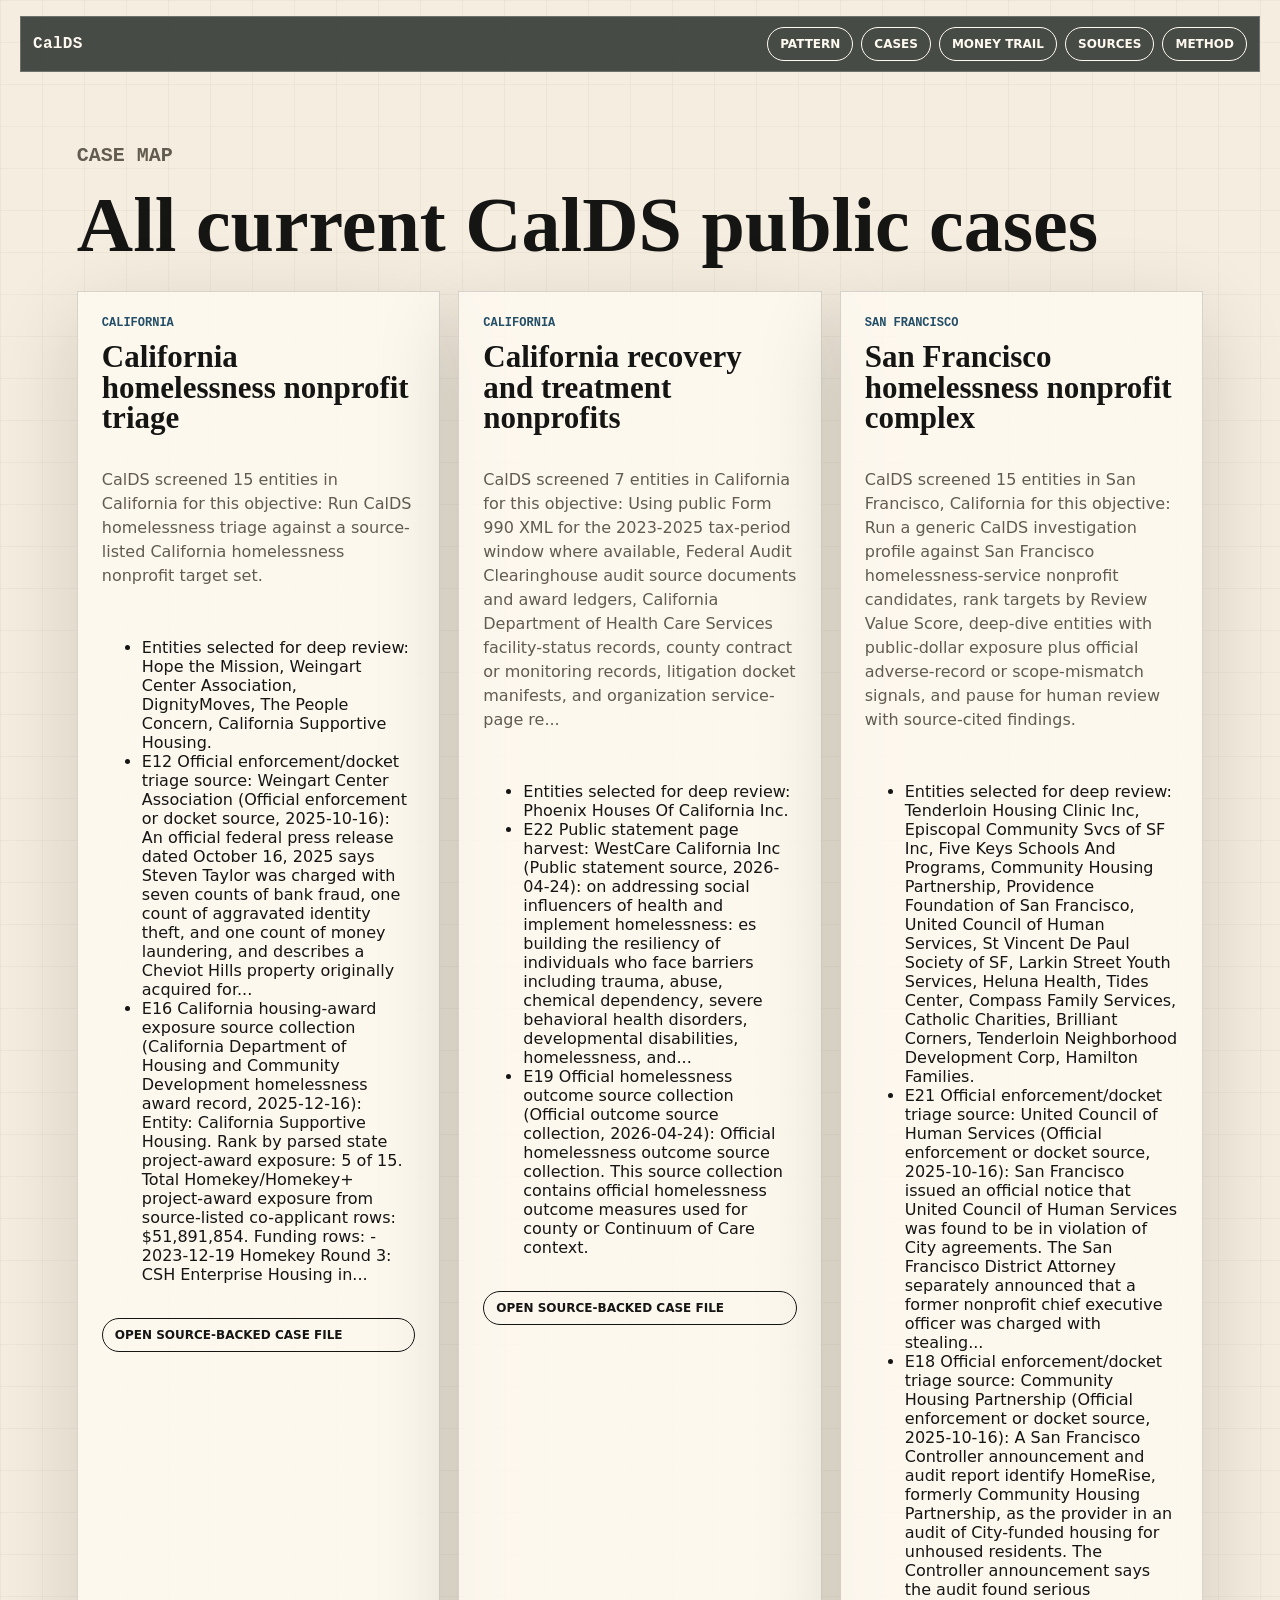
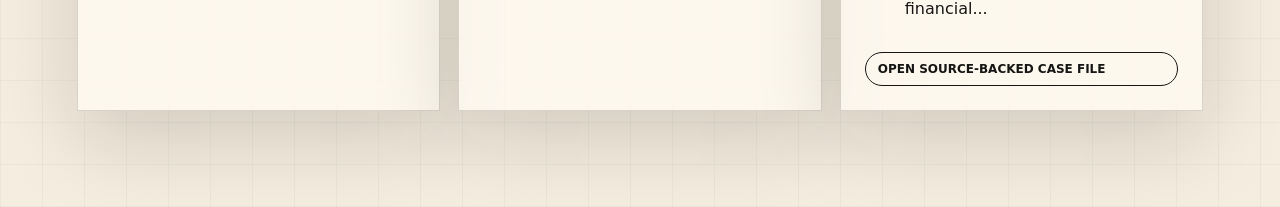
==== cases/index.html @ cc49d990 "Build combined editorial case viewer" ====
<!doctype html>
<html lang="en">
<head>
  <meta charset="utf-8">
  <meta name="viewport" content="width=device-width, initial-scale=1">
  <title>Cases | CalDS</title>
  <link rel="stylesheet" href="../styles.css">
</head>
<body>
  <nav class="top-nav" aria-label="Primary navigation">
    <a class="brand" href="../">CalDS</a>
    <div class="nav-links">
      <a href="../#pattern">Pattern</a>
      <a href="../cases/">Cases</a>
      <a href="../#money">Money trail</a>
      <a href="../#sources">Sources</a>
      <a href="../method/">Method</a>
    </div>
  </nav>
  <main class="story-section" style="padding-top: 140px">
    <p class="section-kicker">Case map</p><h1>All current CalDS public cases</h1><div class="case-accordion">
            <article class="case-panel">
              <div class="case-panel__header"><p>California</p><h3>California homelessness nonprofit triage</h3></div>
              <p class="case-summary">CalDS screened 15 entities in California for this objective: Run CalDS homelessness triage against a source-listed California homelessness nonprofit target set.</p>
              <ul><li>Entities selected for deep review: Hope the Mission, Weingart Center Association, DignityMoves, The People Concern, California Supportive Housing.</li><li>E12 Official enforcement/docket triage source: Weingart Center Association (Official enforcement or docket source, 2025-10-16): An official federal press release dated October 16, 2025 says Steven Taylor was charged with seven counts of bank fraud, one count of aggravated identity theft, and one count of money laundering, and describes a Cheviot Hills property originally acquired for...</li><li>E16 California housing-award exposure source collection (California Department of Housing and Community Development homelessness award record, 2025-12-16): Entity: California Supportive Housing. Rank by parsed state project-award exposure: 5 of 15. Total Homekey/Homekey+ project-award exposure from source-listed co-applicant rows: $51,891,854. Funding rows: - 2023-12-19 Homekey Round 3: CSH Enterprise Housing in...</li></ul>
              <a class="case-link" href="live_ca_homelessness_top15_2026_04_29/">Open source-backed case file</a>
            </article>

            <article class="case-panel">
              <div class="case-panel__header"><p>California</p><h3>California recovery and treatment nonprofits</h3></div>
              <p class="case-summary">CalDS screened 7 entities in California for this objective: Using public Form 990 XML for the 2023-2025 tax-period window where available, Federal Audit Clearinghouse audit source documents and award ledgers, California Department of Health Care Services facility-status records, county contract or monitoring records, litigation docket manifests, and organization service-page re...</p>
              <ul><li>Entities selected for deep review: Phoenix Houses Of California Inc.</li><li>E22 Public statement page harvest: WestCare California Inc (Public statement source, 2026-04-24): on addressing social influencers of health and implement homelessness: es building the resiliency of individuals who face barriers including trauma, abuse, chemical dependency, severe behavioral health disorders, developmental disabilities, homelessness, and...</li><li>E19 Official homelessness outcome source collection (Official outcome source collection, 2026-04-24): Official homelessness outcome source collection. This source collection contains official homelessness outcome measures used for county or Continuum of Care context.</li></ul>
              <a class="case-link" href="live_ca_recovery_ngos_2026_04_24/">Open source-backed case file</a>
            </article>

            <article class="case-panel">
              <div class="case-panel__header"><p>San Francisco</p><h3>San Francisco homelessness nonprofit complex</h3></div>
              <p class="case-summary">CalDS screened 15 entities in San Francisco, California for this objective: Run a generic CalDS investigation profile against San Francisco homelessness-service nonprofit candidates, rank targets by Review Value Score, deep-dive entities with public-dollar exposure plus official adverse-record or scope-mismatch signals, and pause for human review with source-cited findings.</p>
              <ul><li>Entities selected for deep review: Tenderloin Housing Clinic Inc, Episcopal Community Svcs of SF Inc, Five Keys Schools And Programs, Community Housing Partnership, Providence Foundation of San Francisco, United Council of Human Services, St Vincent De Paul Society of SF, Larkin Street Youth Services, Heluna Health, Tides Center, Compass Family Services, Catholic Charities, Brilliant Corners, Tenderloin Neighborhood Development Corp, Hamilton Families.</li><li>E21 Official enforcement/docket triage source: United Council of Human Services (Official enforcement or docket source, 2025-10-16): San Francisco issued an official notice that United Council of Human Services was found to be in violation of City agreements. The San Francisco District Attorney separately announced that a former nonprofit chief executive officer was charged with stealing...</li><li>E18 Official enforcement/docket triage source: Community Housing Partnership (Official enforcement or docket source, 2025-10-16): A San Francisco Controller announcement and audit report identify HomeRise, formerly Community Housing Partnership, as the provider in an audit of City-funded housing for unhoused residents. The Controller announcement says the audit found serious financial...</li></ul>
              <a class="case-link" href="live_ca_sf_homelessness_complex/">Open source-backed case file</a>
            </article>
            </div>
  </main>
</body>
</html>
---- styles.css ----
:root {
  color-scheme: light;
  --paper: #f5eddf;
  --paper-2: #fffaf2;
  --ink: #151514;
  --muted: #615b50;
  --soft: #e4d4ba;
  --line: rgba(21, 21, 20, .16);
  --charcoal: #111816;
  --green: #203a32;
  --blue: #234e68;
  --red: #9a302a;
  --gold: #d7a12b;
  --shadow: 0 28px 80px rgba(21, 21, 20, .16);
}
* { box-sizing: border-box; }
html { scroll-behavior: smooth; }
body {
  margin: 0;
  width: 100%;
  max-width: 100%;
  overflow-x: hidden;
  color: var(--ink);
  background:
    linear-gradient(90deg, rgba(21,21,20,.035) 1px, transparent 1px) 0 0 / 42px 42px,
    linear-gradient(180deg, rgba(21,21,20,.03) 1px, transparent 1px) 0 0 / 42px 42px,
    var(--paper);
  font-family: Outfit, system-ui, -apple-system, BlinkMacSystemFont, "Segoe UI", sans-serif;
}
a { color: inherit; }
.skip-link {
  position: fixed;
  left: 16px;
  top: -80px;
  z-index: 50;
  background: var(--gold);
  color: #111;
  padding: 10px 14px;
}
.skip-link:focus { top: 16px; }
.top-nav {
  position: fixed;
  inset: 16px 20px auto;
  z-index: 20;
  display: flex;
  justify-content: space-between;
  gap: 16px;
  align-items: center;
  padding: 10px 12px;
  border: 1px solid rgba(255,255,255,.22);
  background: rgba(17,24,22,.76);
  color: #fffaf0;
  backdrop-filter: blur(20px);
}
.brand {
  font-family: "IBM Plex Mono", monospace;
  font-weight: 700;
  letter-spacing: .02em;
  text-decoration: none;
}
.nav-links {
  display: flex;
  gap: 8px;
  flex-wrap: wrap;
  justify-content: flex-end;
}
.nav-links a,
.hero-actions a,
.case-link,
.source-jump {
  border: 1px solid currentColor;
  border-radius: 999px;
  padding: 9px 12px;
  text-decoration: none;
  font-size: 12px;
  font-weight: 700;
  text-transform: uppercase;
  background: transparent;
  cursor: pointer;
}
.hero {
  min-height: 96vh;
  display: grid;
  align-items: end;
  padding: 140px 6vw 56px;
  color: #fffaf0;
  background:
    radial-gradient(circle at 50% 10%, rgba(215,161,43,.24), transparent 30%),
    linear-gradient(110deg, rgba(17,24,22,.98), rgba(28,58,50,.94)),
    repeating-linear-gradient(135deg, rgba(255,255,255,.04) 0 1px, transparent 1px 18px);
  border-bottom: 8px solid var(--red);
}
.hero__inner { max-width: 1180px; }
.eyebrow,
.section-kicker {
  margin: 0 0 16px;
  color: var(--gold);
  font-family: "IBM Plex Mono", monospace;
  font-size: 12px;
  font-weight: 700;
  text-transform: uppercase;
}
h1, h2, h3 {
  margin: 0;
  font-family: Fraunces, Georgia, serif;
  letter-spacing: 0;
  line-height: .98;
}
h1 {
  max-width: 1120px;
  font-size: 78px;
}
h1 span {
  display: block;
}
h2 {
  max-width: 920px;
  font-size: 52px;
}
h3 { font-size: 31px; }
.hero-copy {
  max-width: 830px;
  font-size: 24px;
  line-height: 1.35;
}
.hero-actions {
  display: flex;
  gap: 10px;
  flex-wrap: wrap;
  margin: 28px 0 48px;
}
.hero-actions a:first-child { background: #fffaf0; color: #111816; }
.hero-ledger {
  display: grid;
  grid-template-columns: repeat(4, minmax(0, 1fr));
  gap: 0;
  max-width: 1060px;
  border: 1px solid rgba(255,255,255,.2);
}
.hero-ledger div {
  min-height: 122px;
  padding: 18px;
  border-right: 1px solid rgba(255,255,255,.2);
  background: rgba(255,255,255,.06);
}
.hero-ledger div:last-child { border-right: 0; }
.hero-ledger span {
  display: block;
  font-size: 36px;
  font-weight: 800;
}
.hero-ledger p { margin: 8px 0 0; color: rgba(255,250,240,.78); }
.story-section {
  padding: 96px 6vw;
  max-width: 1480px;
  margin: 0 auto;
}
.split {
  display: grid;
  grid-template-columns: minmax(0, 1.05fr) minmax(320px, .95fr);
  gap: 48px;
  align-items: start;
}
.split p,
.story-section > p {
  max-width: 860px;
  color: var(--muted);
  font-size: 20px;
  line-height: 1.55;
}
.pattern-grid,
.method-grid {
  display: grid;
  grid-template-columns: repeat(2, minmax(0, 1fr));
  grid-auto-flow: dense;
  border: 1px solid var(--line);
}
.pattern-grid article,
.method-grid article,
.definition-card,
.money-card,
.case-panel {
  background: rgba(255,250,242,.82);
  border: 1px solid var(--line);
  box-shadow: var(--shadow);
}
.pattern-grid article,
.method-grid article {
  min-height: 180px;
  padding: 22px;
  box-shadow: none;
  border-width: 0 1px 1px 0;
}
.pattern-grid strong,
.method-grid strong {
  display: block;
  margin-bottom: 12px;
  color: var(--red);
  font-size: 18px;
}
.case-accordion {
  display: grid;
  grid-template-columns: repeat(3, minmax(0, 1fr));
  gap: 18px;
  margin-top: 28px;
}
.case-panel {
  min-width: 0;
  padding: 24px;
  display: flex;
  flex-direction: column;
  gap: 18px;
}
.case-panel__header p,
.evidence-card__type {
  margin: 0 0 12px;
  color: var(--blue);
  font-family: "IBM Plex Mono", monospace;
  font-size: 12px;
  font-weight: 700;
  text-transform: uppercase;
}
.case-summary { color: var(--muted); line-height: 1.5; }
.case-stats {
  display: grid;
  grid-template-columns: repeat(2, minmax(0, 1fr));
  gap: 8px;
}
.case-stats span {
  min-height: 74px;
  padding: 10px;
  border: 1px solid var(--line);
  background: #f0e4cf;
}
.case-stats strong { display: block; font-size: 26px; }
.case-detail {
  border-top: 1px solid var(--line);
  padding-top: 12px;
}
.case-detail summary,
.entity-card summary,
.gate-detail summary {
  cursor: pointer;
  font-weight: 800;
}
.case-detail li,
.entity-card li {
  margin: 9px 0;
  color: var(--muted);
  line-height: 1.45;
}
.pinned-section {
  display: grid;
  grid-template-columns: 360px minmax(0, 1fr);
  gap: 40px;
}
.pin-copy {
  position: sticky;
  top: 110px;
  align-self: start;
}
select,
.source-search {
  width: 100%;
  margin-top: 10px;
  padding: 12px;
  border: 1px solid var(--line);
  background: #fffaf2;
  font: inherit;
}
.money-grid {
  display: grid;
  grid-template-columns: repeat(3, minmax(0, 1fr));
  grid-auto-flow: dense;
  gap: 14px;
}
.money-card {
  min-height: 178px;
  padding: 18px;
}
.money-card strong {
  display: block;
  font-size: 34px;
  color: var(--red);
}
.money-card span {
  font-family: "IBM Plex Mono", monospace;
  font-size: 12px;
}
.money-card p { color: var(--muted); line-height: 1.4; }
.entity-grid {
  display: grid;
  grid-template-columns: repeat(2, minmax(0, 1fr));
  gap: 14px;
  margin-top: 28px;
}
.entity-card {
  border: 1px solid var(--line);
  background: #fffaf2;
}
.entity-card summary {
  display: flex;
  justify-content: space-between;
  gap: 12px;
  padding: 18px;
}
.entity-card summary span { font-size: 19px; font-weight: 800; }
.entity-card small { color: var(--muted); }
.entity-card__body { padding: 0 18px 18px; }
.dark-section {
  max-width: none;
  color: #fffaf0;
  background: var(--charcoal);
}
.dark-section h2,
.dark-section .section-kicker {
  max-width: 1320px;
  margin-left: auto;
  margin-right: auto;
}
.evidence-stack {
  max-width: 1320px;
  margin: 30px auto 0;
  display: grid;
  gap: 16px;
}
.evidence-card {
  position: sticky;
  top: 90px;
  padding: 26px;
  border: 1px solid rgba(255,250,240,.22);
  background: linear-gradient(135deg, rgba(255,250,240,.12), rgba(255,250,240,.05));
}
.evidence-card h3 {
  max-width: 980px;
  font-size: 34px;
}
.evidence-card p { max-width: 980px; color: rgba(255,250,240,.78); }
.evidence-card__refs {
  display: flex;
  gap: 10px;
  flex-wrap: wrap;
  margin-top: 16px;
}
.evidence-card__refs span {
  padding: 8px 10px;
  border: 1px solid rgba(255,250,240,.24);
  font-family: "IBM Plex Mono", monospace;
  font-size: 12px;
}
.definition-card {
  padding: 28px;
  border-left: 8px solid var(--red);
}
.source-table-wrap {
  margin-top: 18px;
  overflow-x: auto;
  border: 1px solid var(--line);
  background: #fffaf2;
}
.source-table {
  width: 100%;
  border-collapse: collapse;
  min-width: 860px;
}
.source-table th,
.source-table td {
  padding: 12px;
  border-bottom: 1px solid var(--line);
  text-align: left;
  vertical-align: top;
}
.source-table th {
  font-family: "IBM Plex Mono", monospace;
  font-size: 12px;
  text-transform: uppercase;
}
.gate-detail {
  margin-top: 28px;
  padding: 18px;
  border: 1px solid var(--line);
  background: #fffaf2;
}
.site-footer {
  display: flex;
  justify-content: space-between;
  gap: 20px;
  padding: 32px 6vw;
  color: #fffaf0;
  background: var(--charcoal);
}
.reveal {
  opacity: 0;
  transform: translateY(24px);
  transition: opacity .7s ease, transform .7s ease;
}
.reveal.in-view {
  opacity: 1;
  transform: translateY(0);
}
:focus-visible {
  outline: 3px solid var(--gold);
  outline-offset: 3px;
}
@media (prefers-reduced-motion: reduce) {
  html { scroll-behavior: auto; }
  *, *::before, *::after {
    animation-duration: .001ms !important;
    animation-iteration-count: 1 !important;
    transition-duration: .001ms !important;
  }
  .reveal {
    opacity: 1;
    transform: none;
  }
}
@media (max-width: 1024px) {
  h1 { font-size: 58px; }
  h2 { font-size: 42px; }
  .hero-ledger,
  .case-accordion,
  .pinned-section,
  .split {
    grid-template-columns: 1fr;
  }
  .pin-copy { position: static; }
  .money-grid { grid-template-columns: repeat(2, minmax(0, 1fr)); }
}
@media (max-width: 680px) {
  html,
  body {
    width: 100%;
    max-width: 100%;
    overflow-x: hidden;
  }
  body * { max-width: 100%; }
  .top-nav {
    position: static;
    margin: 0;
    border-radius: 0;
    flex-direction: column;
    align-items: stretch;
  }
  .nav-links {
    display: grid;
    grid-template-columns: 1fr;
    width: 100%;
  }
  .nav-links a { text-align: center; }
  .hero {
    min-height: auto;
    padding: 56px 18px 38px;
  }
  .hero__inner {
    width: 100%;
    min-width: 0;
  }
  h1 {
    width: 100%;
    max-width: 270px;
    font-size: 32px;
    line-height: 1;
    overflow-wrap: break-word;
  }
  h2 { font-size: 34px; }
  h3 { font-size: 26px; }
  .hero-copy,
  .split p,
  .story-section > p {
    font-size: 18px;
    width: 100%;
    max-width: 270px;
    overflow-wrap: break-word;
  }
  .hero-actions,
  .site-footer {
    flex-direction: column;
  }
  .hero-actions a,
  .case-link {
    text-align: center;
  }
  .hero-ledger,
  .pattern-grid,
  .method-grid,
  .money-grid,
  .entity-grid {
    grid-template-columns: 1fr;
    width: 100%;
  }
  .story-section { padding: 64px 18px; }
  .case-stats { grid-template-columns: 1fr; }
  .evidence-card { position: relative; top: auto; }
  .evidence-card h3 { font-size: 25px; }
}
@media (max-width: 360px) {
  h1 { font-size: 28px; }
  .nav-links a,
  .hero-actions a,
  .case-link {
    font-size: 12px;
  }
  .hero-copy,
  .split p,
  .story-section > p {
    font-size: 16px;
  }
}
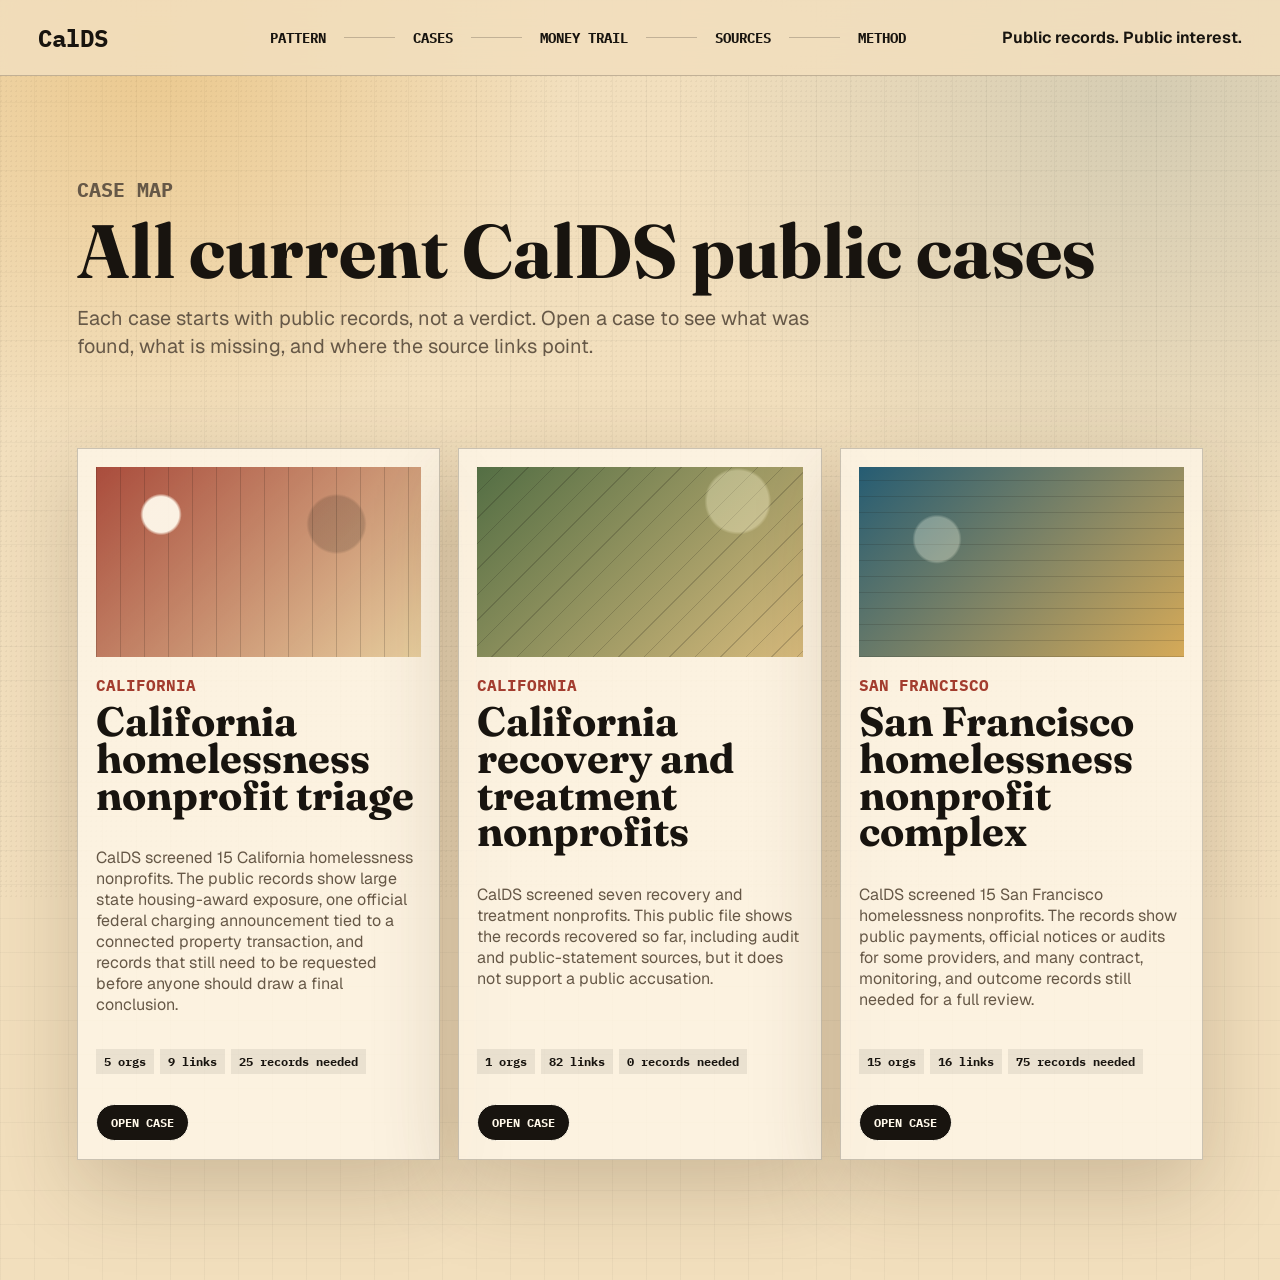
==== commit 295e318a: "Rebuild public case website" ====
--- a/cases/index.html
+++ b/cases/index.html
@@ -4,42 +4,60 @@
   <meta charset="utf-8">
   <meta name="viewport" content="width=device-width, initial-scale=1">
   <title>Cases | CalDS</title>
+  <link rel="preconnect" href="https://fonts.googleapis.com">
+  <link rel="preconnect" href="https://fonts.gstatic.com" crossorigin>
+  <link href="https://fonts.googleapis.com/css2?family=Fraunces:opsz,wght@9..144,600;9..144,800;9..144,900&family=Geist:wght@400;520;650;760;900&family=IBM+Plex+Mono:wght@400;500;600;700&display=swap" rel="stylesheet">
   <link rel="stylesheet" href="../styles.css">
 </head>
-<body>
-  <nav class="top-nav" aria-label="Primary navigation">
-    <a class="brand" href="../">CalDS</a>
-    <div class="nav-links">
-      <a href="../#pattern">Pattern</a>
+<body class="route-page">
+
+  <a class="skip-link" href="#main">Skip to story</a>
+  <nav class="record-rail" aria-label="Primary navigation">
+    <a class="brand" href="../index.html">CalDS</a>
+    <div class="rail-links">
+      <a href="../index.html#pattern">Pattern</a>
       <a href="../cases/">Cases</a>
-      <a href="../#money">Money trail</a>
-      <a href="../#sources">Sources</a>
+      <a href="../index.html#money">Money trail</a>
+      <a href="../sources/">Sources</a>
       <a href="../method/">Method</a>
     </div>
+    <p>Public records. Public interest.</p>
   </nav>
-  <main class="story-section" style="padding-top: 140px">
-    <p class="section-kicker">Case map</p><h1>All current CalDS public cases</h1><div class="case-accordion">
-            <article class="case-panel">
+
+  <main id="main" class="story-route">
+
+    <section class="route-hero">
+      <p class="type-stamp">Case map</p>
+      <h1>All current CalDS public cases</h1>
+      <p>Each case starts with public records, not a verdict. Open a case to see what was found, what is missing, and where the source links point.</p>
+    </section>
+    <div class="case-accordion">
+            <article class="case-panel" style="--case-color:#9f3d2f">
+              <div class="case-panel__mark tone-civic" aria-hidden="true"></div>
               <div class="case-panel__header"><p>California</p><h3>California homelessness nonprofit triage</h3></div>
-              <p class="case-summary">CalDS screened 15 entities in California for this objective: Run CalDS homelessness triage against a source-listed California homelessness nonprofit target set.</p>
-              <ul><li>Entities selected for deep review: Hope the Mission, Weingart Center Association, DignityMoves, The People Concern, California Supportive Housing.</li><li>E12 Official enforcement/docket triage source: Weingart Center Association (Official enforcement or docket source, 2025-10-16): An official federal press release dated October 16, 2025 says Steven Taylor was charged with seven counts of bank fraud, one count of aggravated identity theft, and one count of money laundering, and describes a Cheviot Hills property originally acquired for...</li><li>E16 California housing-award exposure source collection (California Department of Housing and Community Development homelessness award record, 2025-12-16): Entity: California Supportive Housing. Rank by parsed state project-award exposure: 5 of 15. Total Homekey/Homekey+ project-award exposure from source-listed co-applicant rows: $51,891,854. Funding rows: - 2023-12-19 Homekey Round 3: CSH Enterprise Housing in...</li></ul>
-              <a class="case-link" href="live_ca_homelessness_top15_2026_04_29/">Open source-backed case file</a>
+              <p class="case-summary">CalDS screened 15 California homelessness nonprofits. The public records show large state housing-award exposure, one official federal charging announcement tied to a connected property transaction, and records that still need to be requested before anyone should draw a final conclusion.</p>
+              <div class="case-panel__facts"><span>5 orgs</span><span>9 links</span><span>25 records needed</span></div>
+              <a class="case-link" href="live_ca_homelessness_top15_2026_04_29/">Open case</a>
             </article>
 
-            <article class="case-panel">
+            <article class="case-panel" style="--case-color:#4e6f42">
+              <div class="case-panel__mark tone-field" aria-hidden="true"></div>
               <div class="case-panel__header"><p>California</p><h3>California recovery and treatment nonprofits</h3></div>
-              <p class="case-summary">CalDS screened 7 entities in California for this objective: Using public Form 990 XML for the 2023-2025 tax-period window where available, Federal Audit Clearinghouse audit source documents and award ledgers, California Department of Health Care Services facility-status records, county contract or monitoring records, litigation docket manifests, and organization service-page re...</p>
-              <ul><li>Entities selected for deep review: Phoenix Houses Of California Inc.</li><li>E22 Public statement page harvest: WestCare California Inc (Public statement source, 2026-04-24): on addressing social influencers of health and implement homelessness: es building the resiliency of individuals who face barriers including trauma, abuse, chemical dependency, severe behavioral health disorders, developmental disabilities, homelessness, and...</li><li>E19 Official homelessness outcome source collection (Official outcome source collection, 2026-04-24): Official homelessness outcome source collection. This source collection contains official homelessness outcome measures used for county or Continuum of Care context.</li></ul>
-              <a class="case-link" href="live_ca_recovery_ngos_2026_04_24/">Open source-backed case file</a>
+              <p class="case-summary">CalDS screened seven recovery and treatment nonprofits. This public file shows the records recovered so far, including audit and public-statement sources, but it does not support a public accusation.</p>
+              <div class="case-panel__facts"><span>1 orgs</span><span>82 links</span><span>0 records needed</span></div>
+              <a class="case-link" href="live_ca_recovery_ngos_2026_04_24/">Open case</a>
             </article>
 
-            <article class="case-panel">
+            <article class="case-panel" style="--case-color:#245b72">
+              <div class="case-panel__mark tone-bay" aria-hidden="true"></div>
               <div class="case-panel__header"><p>San Francisco</p><h3>San Francisco homelessness nonprofit complex</h3></div>
-              <p class="case-summary">CalDS screened 15 entities in San Francisco, California for this objective: Run a generic CalDS investigation profile against San Francisco homelessness-service nonprofit candidates, rank targets by Review Value Score, deep-dive entities with public-dollar exposure plus official adverse-record or scope-mismatch signals, and pause for human review with source-cited findings.</p>
-              <ul><li>Entities selected for deep review: Tenderloin Housing Clinic Inc, Episcopal Community Svcs of SF Inc, Five Keys Schools And Programs, Community Housing Partnership, Providence Foundation of San Francisco, United Council of Human Services, St Vincent De Paul Society of SF, Larkin Street Youth Services, Heluna Health, Tides Center, Compass Family Services, Catholic Charities, Brilliant Corners, Tenderloin Neighborhood Development Corp, Hamilton Families.</li><li>E21 Official enforcement/docket triage source: United Council of Human Services (Official enforcement or docket source, 2025-10-16): San Francisco issued an official notice that United Council of Human Services was found to be in violation of City agreements. The San Francisco District Attorney separately announced that a former nonprofit chief executive officer was charged with stealing...</li><li>E18 Official enforcement/docket triage source: Community Housing Partnership (Official enforcement or docket source, 2025-10-16): A San Francisco Controller announcement and audit report identify HomeRise, formerly Community Housing Partnership, as the provider in an audit of City-funded housing for unhoused residents. The Controller announcement says the audit found serious financial...</li></ul>
-              <a class="case-link" href="live_ca_sf_homelessness_complex/">Open source-backed case file</a>
+              <p class="case-summary">CalDS screened 15 San Francisco homelessness nonprofits. The records show public payments, official notices or audits for some providers, and many contract, monitoring, and outcome records still needed for a full review.</p>
+              <div class="case-panel__facts"><span>15 orgs</span><span>16 links</span><span>75 records needed</span></div>
+              <a class="case-link" href="live_ca_sf_homelessness_complex/">Open case</a>
             </article>
             </div>
+
   </main>
+  <script src="../app.js"></script>
 </body>
 </html>
--- a/styles.css
+++ b/styles.css
@@ -1,20 +1,27 @@
 :root {
   color-scheme: light;
-  --paper: #f5eddf;
-  --paper-2: #fffaf2;
-  --ink: #151514;
-  --muted: #615b50;
-  --soft: #e4d4ba;
-  --line: rgba(21, 21, 20, .16);
-  --charcoal: #111816;
-  --green: #203a32;
-  --blue: #234e68;
-  --red: #9a302a;
-  --gold: #d7a12b;
-  --shadow: 0 28px 80px rgba(21, 21, 20, .16);
-}
-* { box-sizing: border-box; }
-html { scroll-behavior: smooth; }
+  --paper: #f2dfbd;
+  --paper-light: #fff8e9;
+  --paper-deep: #dfbf8a;
+  --ink: #18140f;
+  --muted: #665847;
+  --line: rgba(24, 20, 15, .22);
+  --red: #a33d2f;
+  --green: #516d43;
+  --blue: #245a72;
+  --gold: #d4a32e;
+  --cream-shadow: 0 28px 80px rgba(67, 47, 24, .22);
+  --sharp-shadow: 10px 10px 0 rgba(24, 20, 15, .12);
+}
+
+* {
+  box-sizing: border-box;
+}
+
+html {
+  scroll-behavior: smooth;
+}
+
 body {
   margin: 0;
   width: 100%;
@@ -22,487 +29,1304 @@
   overflow-x: hidden;
   color: var(--ink);
   background:
-    linear-gradient(90deg, rgba(21,21,20,.035) 1px, transparent 1px) 0 0 / 42px 42px,
-    linear-gradient(180deg, rgba(21,21,20,.03) 1px, transparent 1px) 0 0 / 42px 42px,
+    radial-gradient(circle at 12% 3%, rgba(220, 152, 41, .32), transparent 26rem),
+    radial-gradient(circle at 90% 8%, rgba(36, 90, 114, .14), transparent 30rem),
+    linear-gradient(90deg, rgba(24, 20, 15, .035) 1px, transparent 1px) 0 0 / 34px 34px,
+    linear-gradient(180deg, rgba(24, 20, 15, .03) 1px, transparent 1px) 0 0 / 34px 34px,
     var(--paper);
-  font-family: Outfit, system-ui, -apple-system, BlinkMacSystemFont, "Segoe UI", sans-serif;
-}
-a { color: inherit; }
+  font-family: Geist, system-ui, -apple-system, BlinkMacSystemFont, "Segoe UI", sans-serif;
+}
+
+body::before {
+  content: "";
+  position: fixed;
+  inset: 0;
+  z-index: -2;
+  pointer-events: none;
+  opacity: .35;
+  background-image:
+    radial-gradient(circle at 25% 25%, rgba(24,20,15,.12) 0 1px, transparent 1px),
+    radial-gradient(circle at 70% 70%, rgba(255,255,255,.55) 0 1px, transparent 1px);
+  background-size: 5px 5px, 8px 8px;
+  mix-blend-mode: multiply;
+}
+
+a {
+  color: inherit;
+}
+
+main {
+  width: 100%;
+  max-width: 100%;
+  overflow-x: hidden;
+}
+
 .skip-link {
   position: fixed;
+  top: -80px;
   left: 16px;
-  top: -80px;
+  z-index: 100;
+  padding: 10px 14px;
+  background: var(--gold);
+  color: var(--ink);
+}
+
+.skip-link:focus {
+  top: 16px;
+}
+
+.record-rail {
+  position: sticky;
+  top: 0;
   z-index: 50;
-  background: var(--gold);
-  color: #111;
+  display: grid;
+  grid-template-columns: 136px 1fr auto;
+  align-items: center;
+  gap: 22px;
+  min-height: 76px;
+  padding: 0 clamp(18px, 3vw, 38px);
+  border-bottom: 1px solid var(--line);
+  background: rgba(242, 223, 189, .88);
+  backdrop-filter: blur(18px);
+}
+
+.brand {
+  font-family: "IBM Plex Mono", monospace;
+  font-size: 24px;
+  font-weight: 700;
+  text-decoration: none;
+}
+
+.rail-links {
+  display: flex;
+  justify-content: center;
+  gap: 18px;
+  min-width: 0;
+  font-family: "IBM Plex Mono", monospace;
+  font-size: 14px;
+  font-weight: 700;
+  text-transform: uppercase;
+}
+
+.rail-links a {
+  display: inline-flex;
+  align-items: center;
+  gap: 18px;
+  text-decoration: none;
+}
+
+.rail-links a::after {
+  content: "";
+  width: clamp(24px, 4vw, 70px);
+  height: 1px;
+  background: var(--line);
+}
+
+.rail-links a:last-child::after {
+  display: none;
+}
+
+.record-rail p {
+  margin: 0;
+  font-weight: 650;
+}
+
+h1,
+h2,
+h3 {
+  margin: 0;
+  font-family: Fraunces, Georgia, serif;
+  line-height: .9;
+  letter-spacing: 0;
+}
+
+h1 {
+  max-width: min(1180px, 92vw);
+  font-size: clamp(4.25rem, 10.4vw, 12.5rem);
+}
+
+h2 {
+  max-width: 1020px;
+  font-size: clamp(3.25rem, 6.4vw, 7.2rem);
+}
+
+h3 {
+  font-size: clamp(2rem, 3vw, 4rem);
+}
+
+.poster-hero {
+  display: grid;
+  grid-template-columns: clamp(72px, 7vw, 118px) minmax(0, 1fr);
+  min-height: calc(100svh - 76px);
+}
+
+.sun-strip {
+  position: relative;
+  overflow: hidden;
+  background:
+    linear-gradient(180deg, rgba(222, 149, 43, .85), rgba(160, 61, 47, .24)),
+    repeating-linear-gradient(110deg, rgba(255,255,255,.42) 0 2px, transparent 2px 18px),
+    linear-gradient(180deg, #ecd3a4, #b96b35);
+}
+
+.sun-strip::before,
+.sun-strip::after {
+  content: "";
+  position: absolute;
+  left: 50%;
+  width: 5px;
+  height: 58%;
+  border-radius: 999px;
+  background: rgba(47, 63, 48, .55);
+  transform: translateX(-50%);
+}
+
+.sun-strip::before {
+  bottom: 0;
+}
+
+.sun-strip::after {
+  bottom: 34%;
+  width: 86px;
+  height: 86px;
+  border-radius: 50%;
+  background:
+    radial-gradient(circle, rgba(47,63,48,.62) 0 28%, transparent 29%),
+    conic-gradient(from 12deg, transparent 0 7%, rgba(47,63,48,.55) 7% 10%, transparent 10% 17%);
+}
+
+.poster-sheet {
+  position: relative;
+  display: grid;
+  grid-template-columns: minmax(0, 1fr) minmax(290px, 370px);
+  grid-template-rows: auto auto 1fr auto;
+  gap: clamp(16px, 2vw, 26px);
+  min-height: calc(100svh - 76px);
+  padding: clamp(34px, 4vw, 58px);
+  overflow: hidden;
+  background:
+    radial-gradient(circle at 72% 12%, rgba(212, 163, 46, .2), transparent 20rem),
+    linear-gradient(110deg, rgba(255,248,233,.96), rgba(231,207,170,.88)),
+    repeating-linear-gradient(0deg, rgba(24,20,15,.026) 0 1px, transparent 1px 22px);
+}
+
+.poster-sheet::before {
+  content: "";
+  position: absolute;
+  inset: 28px;
+  pointer-events: none;
+  border: 1px solid rgba(24, 20, 15, .12);
+}
+
+.poster-copy {
+  z-index: 2;
+  grid-column: 1;
+  align-self: end;
+  max-width: 1180px;
+}
+
+.type-stamp,
+.wall-label,
+.receipt-card__stub {
+  margin: 0 0 14px;
+  color: var(--red);
+  font-family: "IBM Plex Mono", monospace;
+  font-size: 13px;
+  font-weight: 800;
+  letter-spacing: 0;
+  text-transform: uppercase;
+}
+
+.poster-copy h1 span {
+  display: block;
+}
+
+.poster-copy h1 .receipt-line span {
+  display: inline;
+}
+
+.dek,
+.chapter-copy p,
+.machine-copy p,
+.source-room__intro p,
+.method-wall > p,
+.route-hero p,
+.case-hero__copy p,
+.story-brief p,
+.case-caveat p,
+.final-poster p {
+  max-width: 780px;
+  color: var(--muted);
+  font-size: clamp(1.08rem, 1.55vw, 1.45rem);
+  line-height: 1.38;
+}
+
+.tip-note,
+.recent-source,
+.verdict-note,
+.private-lock {
+  position: relative;
+  z-index: 3;
+  border: 1px solid rgba(24, 20, 15, .16);
+  background: #f7e2bb;
+  box-shadow: var(--cream-shadow);
+}
+
+.tip-note {
+  grid-column: 2;
+  grid-row: 1;
+  align-self: start;
+  justify-self: end;
+  width: min(100%, 330px);
+  padding: 26px;
+  transform: rotate(-2deg);
+}
+
+.tip-note::before {
+  content: "";
+  position: absolute;
+  top: -17px;
+  left: 42px;
+  width: 88px;
+  height: 28px;
+  background: rgba(170, 124, 75, .3);
+  transform: rotate(-4deg);
+}
+
+.tip-note span,
+.recent-source span {
+  display: block;
+  font-family: Fraunces, Georgia, serif;
+  font-size: 1.75rem;
+  line-height: 1.05;
+}
+
+.tip-note p,
+.recent-source p,
+.verdict-note,
+.empty-money,
+.source-table,
+.case-hero__status,
+.case-panel__facts {
+  font-family: "IBM Plex Mono", monospace;
+}
+
+.tip-note a,
+.paper-link,
+.source-jump,
+.final-poster a,
+.case-link,
+.mini-receipt a,
+.finding-card__meta a {
+  display: inline-flex;
+  align-items: center;
+  justify-content: center;
+  width: fit-content;
+  gap: 8px;
+  margin-top: 12px;
   padding: 10px 14px;
-}
-.skip-link:focus { top: 16px; }
-.top-nav {
-  position: fixed;
-  inset: 16px 20px auto;
-  z-index: 20;
-  display: flex;
-  justify-content: space-between;
-  gap: 16px;
-  align-items: center;
-  padding: 10px 12px;
-  border: 1px solid rgba(255,255,255,.22);
-  background: rgba(17,24,22,.76);
-  color: #fffaf0;
-  backdrop-filter: blur(20px);
-}
-.brand {
-  font-family: "IBM Plex Mono", monospace;
-  font-weight: 700;
-  letter-spacing: .02em;
-  text-decoration: none;
-}
-.nav-links {
-  display: flex;
-  gap: 8px;
-  flex-wrap: wrap;
-  justify-content: flex-end;
-}
-.nav-links a,
-.hero-actions a,
-.case-link,
-.source-jump {
   border: 1px solid currentColor;
   border-radius: 999px;
-  padding: 9px 12px;
+  color: var(--paper-light);
+  background: var(--ink);
+  font-family: "IBM Plex Mono", monospace;
+  font-size: .75rem;
+  font-weight: 800;
   text-decoration: none;
-  font-size: 12px;
+  text-transform: uppercase;
+  cursor: pointer;
+}
+
+.latest-wall {
+  z-index: 2;
+  grid-column: 1 / 2;
+  grid-row: 2;
+  align-self: end;
+}
+
+.case-strip {
+  display: grid;
+  grid-template-columns: 5fr 4fr 3fr;
+  grid-auto-flow: dense;
+  gap: 16px;
+}
+
+.case-ticket {
+  --case-color: var(--red);
+  position: relative;
+  display: grid;
+  grid-template-rows: clamp(126px, 13vw, 168px) 1fr;
+  min-width: 0;
+  overflow: hidden;
+  border: 1px solid rgba(24, 20, 15, .18);
+  background: #f7e6c8;
+  box-shadow: 0 16px 36px rgba(48, 34, 16, .14);
+  transform: rotate(var(--tilt, 0deg));
+  transition: transform .45s ease, box-shadow .45s ease;
+}
+
+.case-ticket:nth-child(1) {
+  --tilt: -.7deg;
+}
+
+.case-ticket:nth-child(2) {
+  --tilt: .55deg;
+}
+
+.case-ticket:nth-child(3) {
+  --tilt: -.35deg;
+}
+
+.case-ticket:hover {
+  transform: translateY(-8px) rotate(0deg);
+  box-shadow: 0 28px 64px rgba(48, 34, 16, .24);
+}
+
+.case-ticket__photo,
+.case-panel__mark,
+.case-hero__art {
+  display: block;
+  overflow: hidden;
+  background:
+    linear-gradient(135deg, rgba(255,248,233,.25), transparent),
+    radial-gradient(circle at 20% 25%, rgba(255,248,233,.95) 0 6%, transparent 7%),
+    radial-gradient(circle at 74% 30%, rgba(24,20,15,.18) 0 10%, transparent 11%),
+    repeating-linear-gradient(90deg, rgba(24,20,15,.18) 0 1px, transparent 1px 24px),
+    linear-gradient(135deg, var(--case-color), #e8cf9f);
+  background-blend-mode: soft-light, normal, normal, multiply, normal;
+}
+
+.tone-field {
+  background:
+    radial-gradient(circle at 80% 18%, rgba(255,248,233,.8) 0 10%, transparent 11%),
+    repeating-linear-gradient(135deg, rgba(24,20,15,.18) 0 1px, transparent 1px 18px),
+    linear-gradient(135deg, #536e44, #d8bb7d);
+}
+
+.tone-bay {
+  background:
+    radial-gradient(circle at 24% 38%, rgba(255,248,233,.85) 0 8%, transparent 9%),
+    repeating-linear-gradient(0deg, rgba(24,20,15,.15) 0 1px, transparent 1px 16px),
+    linear-gradient(135deg, #255c73, #d6aa58);
+}
+
+.case-ticket__body {
+  padding: 18px;
+}
+
+.case-ticket__label {
+  display: inline-block;
+  margin: -38px 0 12px;
+  padding: 7px 10px;
+  color: var(--paper-light);
+  background: var(--case-color);
+  font-family: "IBM Plex Mono", monospace;
+  font-size: .75rem;
+  font-weight: 800;
+  text-transform: uppercase;
+}
+
+.case-ticket__body h3 {
+  margin-bottom: 10px;
+  font-family: "IBM Plex Mono", monospace;
+  font-size: clamp(1.25rem, 1.45vw, 1.6rem);
+  line-height: 1.06;
+}
+
+.case-ticket__body p {
+  color: var(--muted);
+  line-height: 1.4;
+}
+
+.case-ticket__meta {
+  display: flex;
+  flex-wrap: wrap;
+  gap: 6px;
+  margin-top: 12px;
+}
+
+.case-ticket__meta span,
+.case-panel__facts span,
+.case-hero__status span,
+.finding-card__meta span {
+  padding: 5px 8px;
+  background: rgba(24, 20, 15, .08);
+  font-family: "IBM Plex Mono", monospace;
+  font-size: .72rem;
   font-weight: 700;
+}
+
+.case-ticket__number {
+  position: absolute;
+  right: 10px;
+  bottom: 7px;
+  color: rgba(24, 20, 15, .16);
+  font-family: Fraunces, Georgia, serif;
+  font-size: 4rem;
+  font-weight: 900;
+}
+
+.recent-source {
+  grid-column: 2;
+  grid-row: 2;
+  align-self: start;
+  min-height: 220px;
+  padding: 28px;
+  color: var(--paper-light);
+  background:
+    linear-gradient(180deg, rgba(48, 66, 55, .92), rgba(39, 47, 38, .94)),
+    repeating-linear-gradient(0deg, rgba(255,255,255,.12) 0 1px, transparent 1px 24px);
+  border: 10px solid #27342d;
+}
+
+.recent-source p {
+  color: rgba(255, 248, 233, .78);
+}
+
+.recent-source strong {
+  display: block;
+  margin-top: 14px;
+  font-family: Fraunces, Georgia, serif;
+  font-size: clamp(3rem, 4vw, 5rem);
+}
+
+.recent-source small {
   text-transform: uppercase;
-  background: transparent;
-  cursor: pointer;
-}
-.hero {
-  min-height: 96vh;
-  display: grid;
-  align-items: end;
-  padding: 140px 6vw 56px;
-  color: #fffaf0;
-  background:
-    radial-gradient(circle at 50% 10%, rgba(215,161,43,.24), transparent 30%),
-    linear-gradient(110deg, rgba(17,24,22,.98), rgba(28,58,50,.94)),
-    repeating-linear-gradient(135deg, rgba(255,255,255,.04) 0 1px, transparent 1px 18px);
-  border-bottom: 8px solid var(--red);
-}
-.hero__inner { max-width: 1180px; }
-.eyebrow,
-.section-kicker {
-  margin: 0 0 16px;
-  color: var(--gold);
-  font-family: "IBM Plex Mono", monospace;
-  font-size: 12px;
-  font-weight: 700;
+}
+
+.verdict-note {
+  position: absolute;
+  right: 58px;
+  bottom: 150px;
+  max-width: 220px;
+  padding: 14px 18px;
+  transform: rotate(-3deg);
+}
+
+.public-service {
+  position: absolute;
+  right: 190px;
+  bottom: 234px;
+  z-index: 4;
+  display: grid;
+  place-items: center;
+  width: 160px;
+  height: 160px;
+  padding: 18px;
+  border-radius: 50%;
+  color: var(--ink);
+  background: var(--gold);
+  font-family: "IBM Plex Mono", monospace;
+  font-weight: 800;
+  text-align: center;
   text-transform: uppercase;
-}
-h1, h2, h3 {
-  margin: 0;
-  font-family: Fraunces, Georgia, serif;
-  letter-spacing: 0;
-  line-height: .98;
-}
-h1 {
-  max-width: 1120px;
-  font-size: 78px;
-}
-h1 span {
-  display: block;
-}
-h2 {
-  max-width: 920px;
-  font-size: 52px;
-}
-h3 { font-size: 31px; }
-.hero-copy {
-  max-width: 830px;
-  font-size: 24px;
-  line-height: 1.35;
-}
-.hero-actions {
+  transform: rotate(-7deg);
+}
+
+.marquee {
+  z-index: 4;
+  grid-column: 1 / -1;
   display: flex;
-  gap: 10px;
-  flex-wrap: wrap;
-  margin: 28px 0 48px;
-}
-.hero-actions a:first-child { background: #fffaf0; color: #111816; }
-.hero-ledger {
-  display: grid;
-  grid-template-columns: repeat(4, minmax(0, 1fr));
-  gap: 0;
-  max-width: 1060px;
-  border: 1px solid rgba(255,255,255,.2);
-}
-.hero-ledger div {
-  min-height: 122px;
-  padding: 18px;
-  border-right: 1px solid rgba(255,255,255,.2);
-  background: rgba(255,255,255,.06);
-}
-.hero-ledger div:last-child { border-right: 0; }
-.hero-ledger span {
-  display: block;
-  font-size: 36px;
+  overflow: hidden;
+  border: 3px solid #34291d;
+  background: #f7dfb1;
+  box-shadow: 0 0 0 7px #392517, inset 0 0 0 1px rgba(255,255,255,.45);
+}
+
+.marquee span {
+  flex: 0 0 auto;
+  padding: 15px 28px;
+  border-right: 1px solid rgba(24, 20, 15, .25);
+  font-family: "IBM Plex Mono", monospace;
   font-weight: 800;
-}
-.hero-ledger p { margin: 8px 0 0; color: rgba(255,250,240,.78); }
-.story-section {
-  padding: 96px 6vw;
-  max-width: 1480px;
-  margin: 0 auto;
-}
-.split {
-  display: grid;
-  grid-template-columns: minmax(0, 1.05fr) minmax(320px, .95fr);
-  gap: 48px;
-  align-items: start;
-}
-.split p,
-.story-section > p {
-  max-width: 860px;
-  color: var(--muted);
-  font-size: 20px;
-  line-height: 1.55;
-}
-.pattern-grid,
+  text-transform: uppercase;
+  animation: marquee 18s linear infinite;
+}
+
+@keyframes marquee {
+  from { transform: translateX(0); }
+  to { transform: translateX(-130px); }
+}
+
+.chapter {
+  position: relative;
+  padding: clamp(80px, 10vw, 160px) 6vw;
+}
+
+.pattern-chapter,
+.story-brief {
+  display: grid;
+  grid-template-columns: minmax(0, 1fr) minmax(320px, 600px);
+  gap: clamp(28px, 4vw, 58px);
+  background:
+    linear-gradient(112deg, rgba(255,248,233,.92), rgba(226,196,150,.78)),
+    repeating-linear-gradient(45deg, rgba(24,20,15,.04) 0 1px, transparent 1px 20px);
+}
+
+.record-grid,
+.method-cards,
 .method-grid {
   display: grid;
   grid-template-columns: repeat(2, minmax(0, 1fr));
   grid-auto-flow: dense;
+  gap: 0;
+  align-self: end;
   border: 1px solid var(--line);
-}
-.pattern-grid article,
-.method-grid article,
-.definition-card,
-.money-card,
-.case-panel {
-  background: rgba(255,250,242,.82);
+  background: rgba(255,248,233,.78);
+}
+
+.record-grid article,
+.method-cards article,
+.method-grid article {
+  min-height: 170px;
+  padding: 24px;
+  border-right: 1px solid var(--line);
+  border-bottom: 1px solid var(--line);
+}
+
+.record-grid b {
+  display: block;
+  font-family: Fraunces, Georgia, serif;
+  font-size: clamp(3.8rem, 5.5vw, 6rem);
+  line-height: .85;
+}
+
+.record-grid span,
+.method-cards span,
+.method-grid p,
+.case-summary,
+.entity-folder p,
+.entity-folder li,
+.finding-card__meta,
+.mini-receipt p,
+.found-list span {
+  color: var(--muted);
+}
+
+.money-machine {
+  display: grid;
+  grid-template-columns: minmax(280px, 420px) minmax(0, 1fr);
+  gap: clamp(26px, 4vw, 52px);
+  background:
+    radial-gradient(circle at 80% 10%, rgba(36,90,114,.2), transparent 30rem),
+    linear-gradient(180deg, #f7e1ba, #dfbf8a);
+}
+
+.machine-copy {
+  position: sticky;
+  top: 98px;
+  align-self: start;
+}
+
+.filter-tabs {
+  display: grid;
+  gap: 8px;
+  margin-top: 24px;
+}
+
+.filter-tab {
+  display: flex;
+  align-items: center;
+  justify-content: space-between;
+  gap: 12px;
+  padding: 13px 14px;
   border: 1px solid var(--line);
-  box-shadow: var(--shadow);
-}
-.pattern-grid article,
-.method-grid article {
-  min-height: 180px;
-  padding: 22px;
-  box-shadow: none;
-  border-width: 0 1px 1px 0;
-}
-.pattern-grid strong,
-.method-grid strong {
+  color: var(--ink);
+  background: #fae8c8;
+  font: inherit;
+  font-weight: 800;
+  text-align: left;
+  cursor: pointer;
+}
+
+.filter-tab b {
+  min-width: 34px;
+  padding: 5px 8px;
+  color: var(--paper-light);
+  background: var(--green);
+  text-align: center;
+}
+
+.filter-tab.is-active {
+  color: var(--paper-light);
+  background: var(--red);
+}
+
+.filter-tab.is-active b {
+  color: var(--ink);
+  background: var(--paper-light);
+}
+
+.receipt-machine {
+  position: relative;
+  padding: clamp(20px, 3vw, 36px);
+  background:
+    linear-gradient(180deg, rgba(102,126,114,.95), rgba(69,85,77,.98)),
+    repeating-linear-gradient(90deg, rgba(255,255,255,.1) 0 1px, transparent 1px 18px);
+  border: 10px solid #2c332d;
+  box-shadow: var(--cream-shadow), inset 0 0 0 1px rgba(255,255,255,.4);
+}
+
+.machine-counter {
+  display: flex;
+  align-items: baseline;
+  justify-content: flex-end;
+  gap: 10px;
+  margin-bottom: 20px;
+  color: var(--paper-light);
+  font-family: "IBM Plex Mono", monospace;
+  text-transform: uppercase;
+}
+
+.machine-counter span {
+  padding: 8px 12px;
+  background: var(--ink);
+  font-size: 2.1rem;
+}
+
+.receipt-roll,
+.mini-receipt-grid {
+  display: grid;
+  grid-template-columns: repeat(2, minmax(0, 1fr));
+  grid-auto-flow: dense;
+  gap: 12px;
+}
+
+.receipt-card,
+.mini-receipt {
+  min-height: 220px;
+  padding: 20px;
+  background:
+    repeating-linear-gradient(0deg, rgba(163,61,47,.12) 0 1px, transparent 1px 38px),
+    #fff6e4;
+  border: 1px solid rgba(24, 20, 15, .18);
+  box-shadow: 0 10px 24px rgba(0,0,0,.12);
+}
+
+.receipt-card strong,
+.mini-receipt span {
   display: block;
-  margin-bottom: 12px;
+  margin: 8px 0 10px;
   color: var(--red);
-  font-size: 18px;
-}
-.case-accordion {
-  display: grid;
-  grid-template-columns: repeat(3, minmax(0, 1fr));
-  gap: 18px;
-  margin-top: 28px;
-}
-.case-panel {
-  min-width: 0;
-  padding: 24px;
-  display: flex;
-  flex-direction: column;
-  gap: 18px;
-}
-.case-panel__header p,
-.evidence-card__type {
-  margin: 0 0 12px;
-  color: var(--blue);
-  font-family: "IBM Plex Mono", monospace;
-  font-size: 12px;
-  font-weight: 700;
-  text-transform: uppercase;
-}
-.case-summary { color: var(--muted); line-height: 1.5; }
-.case-stats {
-  display: grid;
-  grid-template-columns: repeat(2, minmax(0, 1fr));
-  gap: 8px;
-}
-.case-stats span {
-  min-height: 74px;
-  padding: 10px;
-  border: 1px solid var(--line);
-  background: #f0e4cf;
-}
-.case-stats strong { display: block; font-size: 26px; }
-.case-detail {
-  border-top: 1px solid var(--line);
-  padding-top: 12px;
-}
-.case-detail summary,
-.entity-card summary,
-.gate-detail summary {
-  cursor: pointer;
+  font-family: "IBM Plex Mono", monospace;
+  font-size: clamp(2rem, 4vw, 3.4rem);
   font-weight: 800;
-}
-.case-detail li,
-.entity-card li {
-  margin: 9px 0;
+  line-height: .95;
+}
+
+.receipt-card p {
+  margin: 0 0 10px;
+  font-size: 1.18rem;
+  font-weight: 800;
+}
+
+.receipt-card small {
+  display: block;
+  min-height: 42px;
   color: var(--muted);
-  line-height: 1.45;
-}
-.pinned-section {
-  display: grid;
-  grid-template-columns: 360px minmax(0, 1fr);
-  gap: 40px;
-}
-.pin-copy {
-  position: sticky;
-  top: 110px;
-  align-self: start;
-}
-select,
-.source-search {
-  width: 100%;
-  margin-top: 10px;
-  padding: 12px;
-  border: 1px solid var(--line);
-  background: #fffaf2;
-  font: inherit;
-}
-.money-grid {
+}
+
+.empty-money {
+  margin: 18px 0 0;
+  padding: 18px;
+  color: var(--paper-light);
+  border: 1px dashed rgba(255,248,233,.52);
+}
+
+.empty-money.is-visible {
+  display: block;
+  color: var(--ink);
+  background: rgba(255,248,233,.7);
+}
+
+.entity-board,
+.case-entities {
+  background:
+    linear-gradient(90deg, rgba(255,248,233,.96), rgba(238,211,170,.88)),
+    repeating-linear-gradient(135deg, rgba(24,20,15,.035) 0 1px, transparent 1px 18px);
+}
+
+.folder-grid {
   display: grid;
   grid-template-columns: repeat(3, minmax(0, 1fr));
   grid-auto-flow: dense;
   gap: 14px;
-}
-.money-card {
-  min-height: 178px;
-  padding: 18px;
-}
-.money-card strong {
-  display: block;
-  font-size: 34px;
-  color: var(--red);
-}
-.money-card span {
-  font-family: "IBM Plex Mono", monospace;
-  font-size: 12px;
-}
-.money-card p { color: var(--muted); line-height: 1.4; }
-.entity-grid {
-  display: grid;
-  grid-template-columns: repeat(2, minmax(0, 1fr));
-  gap: 14px;
-  margin-top: 28px;
-}
-.entity-card {
-  border: 1px solid var(--line);
-  background: #fffaf2;
-}
-.entity-card summary {
+  margin-top: 36px;
+}
+
+.entity-folder {
+  background: #f7e4c3;
+  border: 1px solid rgba(24, 20, 15, .2);
+  box-shadow: var(--cream-shadow);
+}
+
+.entity-folder summary {
   display: flex;
   justify-content: space-between;
-  gap: 12px;
-  padding: 18px;
-}
-.entity-card summary span { font-size: 19px; font-weight: 800; }
-.entity-card small { color: var(--muted); }
-.entity-card__body { padding: 0 18px 18px; }
-.dark-section {
-  max-width: none;
-  color: #fffaf0;
-  background: var(--charcoal);
-}
-.dark-section h2,
-.dark-section .section-kicker {
-  max-width: 1320px;
-  margin-left: auto;
-  margin-right: auto;
-}
-.evidence-stack {
-  max-width: 1320px;
-  margin: 30px auto 0;
-  display: grid;
-  gap: 16px;
-}
-.evidence-card {
+  gap: 14px;
+  padding: 20px;
+  cursor: pointer;
+}
+
+.entity-folder summary span {
+  min-width: 0;
+  font-size: 1.25rem;
+  font-weight: 900;
+}
+
+.entity-folder summary small {
+  flex: 0 0 auto;
+  color: var(--red);
+  font-family: "IBM Plex Mono", monospace;
+  font-weight: 800;
+  text-transform: uppercase;
+}
+
+.entity-folder div {
+  padding: 0 20px 20px;
+}
+
+.entity-folder li {
+  margin-bottom: 8px;
+  line-height: 1.42;
+}
+
+.source-room {
+  display: grid;
+  grid-template-columns: minmax(260px, 380px) minmax(0, 1fr) minmax(210px, 260px);
+  gap: clamp(22px, 3vw, 36px);
+  align-items: start;
+  background:
+    linear-gradient(105deg, rgba(255,248,233,.96), rgba(228,210,180,.9)),
+    repeating-linear-gradient(0deg, rgba(24,20,15,.035) 0 1px, transparent 1px 20px);
+}
+
+.source-room__intro,
+.private-lock {
   position: sticky;
-  top: 90px;
-  padding: 26px;
-  border: 1px solid rgba(255,250,240,.22);
-  background: linear-gradient(135deg, rgba(255,250,240,.12), rgba(255,250,240,.05));
-}
-.evidence-card h3 {
-  max-width: 980px;
-  font-size: 34px;
-}
-.evidence-card p { max-width: 980px; color: rgba(255,250,240,.78); }
-.evidence-card__refs {
-  display: flex;
-  gap: 10px;
-  flex-wrap: wrap;
-  margin-top: 16px;
-}
-.evidence-card__refs span {
-  padding: 8px 10px;
-  border: 1px solid rgba(255,250,240,.24);
-  font-family: "IBM Plex Mono", monospace;
-  font-size: 12px;
-}
-.definition-card {
-  padding: 28px;
-  border-left: 8px solid var(--red);
-}
+  top: 98px;
+}
+
+.source-search {
+  width: 100%;
+  margin-top: 18px;
+  padding: 14px 16px;
+  border: 1px solid var(--line);
+  background: rgba(255,248,233,.88);
+  font: inherit;
+}
+
+.source-cabinet,
 .source-table-wrap {
-  margin-top: 18px;
-  overflow-x: auto;
+  max-height: 760px;
+  overflow: auto;
+  padding: 16px;
   border: 1px solid var(--line);
-  background: #fffaf2;
-}
+  background: rgba(255,248,233,.75);
+  box-shadow: var(--cream-shadow);
+}
+
 .source-table {
   width: 100%;
+  min-width: 820px;
   border-collapse: collapse;
-  min-width: 860px;
-}
+  font-size: .86rem;
+}
+
 .source-table th,
 .source-table td {
-  padding: 12px;
-  border-bottom: 1px solid var(--line);
+  padding: 13px;
+  border-bottom: 1px solid rgba(24, 20, 15, .12);
   text-align: left;
   vertical-align: top;
 }
+
 .source-table th {
-  font-family: "IBM Plex Mono", monospace;
-  font-size: 12px;
+  font-size: .73rem;
   text-transform: uppercase;
 }
+
+.source-table tr.source-highlight td {
+  background: rgba(212, 163, 46, .34);
+}
+
+.private-lock {
+  padding: 26px;
+  color: var(--paper-light);
+  background: rgba(45, 58, 50, .9);
+}
+
+.private-lock b {
+  display: block;
+  margin-bottom: 12px;
+  color: #f4d485;
+  font-size: 1.45rem;
+}
+
+.method-wall {
+  background:
+    radial-gradient(circle at 15% 20%, rgba(212,163,46,.28), transparent 26rem),
+    #f6e7cd;
+}
+
+.method-cards,
+.method-grid {
+  margin-top: 34px;
+}
+
+.method-cards b,
+.method-grid strong {
+  display: block;
+  margin-bottom: 10px;
+  color: var(--red);
+  font-size: 1.35rem;
+}
+
 .gate-detail {
   margin-top: 28px;
   padding: 18px;
   border: 1px solid var(--line);
-  background: #fffaf2;
-}
-.site-footer {
+  background: rgba(255,248,233,.82);
+}
+
+.gate-detail summary {
+  cursor: pointer;
+  font-weight: 900;
+}
+
+.final-poster {
+  min-height: 70vh;
+  display: grid;
+  align-content: center;
+  gap: 20px;
+  padding: 7vw;
+  color: var(--paper-light);
+  background:
+    linear-gradient(90deg, rgba(24,20,15,.8), rgba(24,20,15,.28)),
+    repeating-linear-gradient(135deg, rgba(255,248,233,.14) 0 1px, transparent 1px 24px),
+    #5a3224;
+}
+
+.final-poster h2 {
+  max-width: 1040px;
+  font-size: clamp(4rem, 10vw, 12rem);
+}
+
+.story-route {
+  padding: clamp(54px, 8vw, 100px) 6vw 120px;
+}
+
+.route-hero {
+  max-width: 1180px;
+  margin: 0 auto clamp(42px, 7vw, 88px);
+}
+
+.route-hero h1,
+.case-hero h1 {
+  max-width: min(1040px, 92vw);
+  font-size: clamp(3.1rem, 5.9vw, 6.8rem);
+}
+
+.case-accordion {
+  display: grid;
+  grid-template-columns: repeat(3, minmax(0, 1fr));
+  grid-auto-flow: dense;
+  gap: 18px;
+}
+
+.case-panel {
+  position: relative;
+  min-height: 560px;
+  display: grid;
+  grid-template-rows: 190px auto 1fr auto;
+  gap: 18px;
+  padding: 18px;
+  border: 1px solid var(--line);
+  background: rgba(255,248,233,.78);
+  box-shadow: var(--cream-shadow);
+}
+
+.case-panel__mark {
+  min-height: 190px;
+}
+
+.case-panel__header p {
+  margin: 0 0 8px;
+  color: var(--red);
+  font-family: "IBM Plex Mono", monospace;
+  font-weight: 800;
+  text-transform: uppercase;
+}
+
+.case-panel__header h3 {
+  font-size: clamp(2rem, 3.2vw, 4rem);
+}
+
+.case-panel__facts {
   display: flex;
-  justify-content: space-between;
-  gap: 20px;
-  padding: 32px 6vw;
-  color: #fffaf0;
-  background: var(--charcoal);
-}
+  flex-wrap: wrap;
+  gap: 6px;
+}
+
+.case-page .record-rail {
+  background: rgba(242, 223, 189, .93);
+}
+
+.case-page .story-route {
+  padding: 0;
+}
+
+.case-hero {
+  --case-color: var(--red);
+  display: grid;
+  grid-template-columns: minmax(220px, 330px) minmax(0, 1fr);
+  gap: clamp(26px, 4vw, 58px);
+  align-items: stretch;
+  min-height: 78vh;
+  padding: clamp(44px, 6vw, 92px) 6vw;
+  background:
+    linear-gradient(105deg, rgba(255,248,233,.96), rgba(228,207,176,.9)),
+    repeating-linear-gradient(90deg, rgba(24,20,15,.04) 0 1px, transparent 1px 22px);
+}
+
+.case-hero__art {
+  min-height: 520px;
+  border: 1px solid var(--line);
+  box-shadow: var(--sharp-shadow);
+}
+
+.case-hero__copy {
+  align-self: center;
+}
+
+.case-hero__copy p {
+  max-width: 820px;
+}
+
+.case-hero__status {
+  display: flex;
+  flex-wrap: wrap;
+  gap: 8px;
+  margin-top: 24px;
+}
+
+.case-hero__status span:first-child {
+  color: var(--paper-light);
+  background: var(--case-color);
+}
+
+.story-brief,
+.case-money,
+.case-findings,
+.case-entities,
+.case-source-room,
+.case-caveat {
+  padding: clamp(72px, 9vw, 140px) 6vw;
+}
+
+.found-list {
+  display: grid;
+  gap: 12px;
+  margin: 0;
+  padding: 0;
+  list-style: none;
+}
+
+.found-list li {
+  padding: 20px;
+  border: 1px solid var(--line);
+  background: rgba(255,248,233,.72);
+}
+
+.found-list b {
+  display: block;
+  margin-bottom: 8px;
+  font-size: 1.15rem;
+}
+
+.case-money,
+.case-findings {
+  display: grid;
+  grid-template-columns: minmax(280px, 420px) minmax(0, 1fr);
+  gap: clamp(26px, 4vw, 52px);
+}
+
+.finding-stack {
+  display: grid;
+  gap: 14px;
+}
+
+.finding-card {
+  padding: 22px;
+  border: 1px solid var(--line);
+  background: rgba(255,248,233,.82);
+  box-shadow: 0 14px 42px rgba(66, 47, 24, .12);
+}
+
+.finding-card p {
+  margin: 0 0 8px;
+  color: var(--red);
+  font-family: "IBM Plex Mono", monospace;
+  font-weight: 800;
+  text-transform: uppercase;
+}
+
+.finding-card h3 {
+  font-family: Geist, system-ui, sans-serif;
+  font-size: clamp(1.3rem, 2vw, 2.1rem);
+  line-height: 1.12;
+}
+
+.finding-card__meta {
+  display: flex;
+  flex-wrap: wrap;
+  gap: 8px;
+  margin-top: 14px;
+}
+
+.case-caveat a {
+  margin-top: 18px;
+}
+
 .reveal {
-  opacity: 0;
-  transform: translateY(24px);
-  transition: opacity .7s ease, transform .7s ease;
-}
+  opacity: 1;
+  transform: translateY(0) scale(1);
+  transition: opacity .72s ease, transform .72s ease;
+}
+
 .reveal.in-view {
   opacity: 1;
-  transform: translateY(0);
-}
+  transform: translateY(0) scale(1);
+}
+
 :focus-visible {
   outline: 3px solid var(--gold);
   outline-offset: 3px;
 }
+
 @media (prefers-reduced-motion: reduce) {
-  html { scroll-behavior: auto; }
-  *, *::before, *::after {
+  html {
+    scroll-behavior: auto;
+  }
+
+  *,
+  *::before,
+  *::after {
     animation-duration: .001ms !important;
     animation-iteration-count: 1 !important;
     transition-duration: .001ms !important;
   }
+
   .reveal {
     opacity: 1;
     transform: none;
   }
 }
-@media (max-width: 1024px) {
-  h1 { font-size: 58px; }
-  h2 { font-size: 42px; }
-  .hero-ledger,
-  .case-accordion,
-  .pinned-section,
-  .split {
+
+@media (max-width: 1180px) {
+  .poster-sheet,
+  .money-machine,
+  .pattern-chapter,
+  .source-room,
+  .story-brief,
+  .case-money,
+  .case-findings,
+  .case-hero {
     grid-template-columns: 1fr;
   }
-  .pin-copy { position: static; }
-  .money-grid { grid-template-columns: repeat(2, minmax(0, 1fr)); }
-}
-@media (max-width: 680px) {
+
+  .tip-note,
+  .recent-source {
+    grid-column: 1;
+    justify-self: start;
+  }
+
+  .public-service,
+  .verdict-note {
+    position: static;
+    transform: none;
+  }
+
+  .machine-copy,
+  .source-room__intro,
+  .private-lock {
+    position: static;
+  }
+
+  .folder-grid,
+  .case-accordion {
+    grid-template-columns: repeat(2, minmax(0, 1fr));
+  }
+}
+
+@media (max-width: 760px) {
   html,
   body {
     width: 100%;
     max-width: 100%;
     overflow-x: hidden;
   }
-  body * { max-width: 100%; }
-  .top-nav {
+
+  body * {
+    max-width: 100%;
+  }
+
+  .record-rail {
     position: static;
-    margin: 0;
-    border-radius: 0;
+    grid-template-columns: 1fr;
+    gap: 12px;
+    padding: 16px;
+  }
+
+  .rail-links {
+    display: grid;
+    grid-template-columns: repeat(2, minmax(0, 1fr));
+    gap: 8px;
+    width: 100%;
+    font-size: .75rem;
+  }
+
+  .rail-links a {
+    justify-content: center;
+    min-width: 0;
+    padding: 9px 8px;
+    border: 1px solid var(--line);
+  }
+
+  .rail-links a::after,
+  .record-rail p {
+    display: none;
+  }
+
+  .poster-hero {
+    grid-template-columns: 1fr;
+  }
+
+  .sun-strip {
+    min-height: 104px;
+  }
+
+  .poster-sheet,
+  .story-route,
+  .case-hero,
+  .story-brief,
+  .case-money,
+  .case-findings,
+  .case-entities,
+  .case-source-room,
+  .case-caveat {
+    padding: 34px 18px;
+  }
+
+  .poster-sheet {
+    display: flex;
     flex-direction: column;
-    align-items: stretch;
-  }
-  .nav-links {
-    display: grid;
-    grid-template-columns: 1fr;
-    width: 100%;
-  }
-  .nav-links a { text-align: center; }
-  .hero {
-    min-height: auto;
-    padding: 56px 18px 38px;
-  }
-  .hero__inner {
+  }
+
+  .poster-copy {
+    order: 1;
+    align-self: stretch;
     width: 100%;
     min-width: 0;
   }
-  h1 {
+
+  .latest-wall {
+    order: 2;
+    align-self: stretch;
     width: 100%;
-    max-width: 270px;
-    font-size: 32px;
-    line-height: 1;
+    min-width: 0;
+  }
+
+  .tip-note {
+    order: 3;
+    align-self: stretch;
+    width: 100%;
+  }
+
+  .recent-source {
+    order: 4;
+    align-self: stretch;
+    width: 100%;
+  }
+
+  .verdict-note {
+    order: 5;
+  }
+
+  .public-service {
+    order: 6;
+  }
+
+  .marquee {
+    order: 7;
+  }
+
+  .poster-sheet::before {
+    inset: 12px;
+  }
+
+  h1,
+  .route-hero h1,
+  .case-hero h1 {
+    max-width: 100%;
+    font-size: clamp(3.1rem, 15vw, 4.4rem);
+    overflow-wrap: normal;
+    word-break: normal;
+    hyphens: none;
+  }
+
+  .case-hero h1 {
+    font-size: clamp(2.45rem, 10.6vw, 3.45rem);
+  }
+
+  .poster-copy h1 .receipt-line span {
+    display: block;
+  }
+
+  h2 {
+    font-size: clamp(2.7rem, 13vw, 4.5rem);
+  }
+
+  .case-strip,
+  .receipt-roll,
+  .mini-receipt-grid,
+  .record-grid,
+  .method-cards,
+  .method-grid,
+  .folder-grid,
+  .case-accordion {
+    grid-template-columns: 1fr;
+  }
+
+  .case-hero__art {
+    min-height: 260px;
+  }
+
+  .recent-source,
+  .receipt-machine {
+    width: 100%;
+  }
+
+  .public-service {
+    width: 142px;
+    height: 142px;
+  }
+
+  .source-cabinet,
+  .source-table-wrap {
+    overflow-x: auto;
+  }
+
+  .dek,
+  .chapter-copy p,
+  .machine-copy p,
+  .source-room__intro p,
+  .method-wall > p,
+  .route-hero p,
+  .case-hero__copy p {
+    width: 100%;
+    max-width: min(340px, calc(100vw - 36px));
+    font-size: 1rem;
     overflow-wrap: break-word;
   }
-  h2 { font-size: 34px; }
-  h3 { font-size: 26px; }
-  .hero-copy,
-  .split p,
-  .story-section > p {
-    font-size: 18px;
-    width: 100%;
-    max-width: 270px;
-    overflow-wrap: break-word;
-  }
-  .hero-actions,
-  .site-footer {
-    flex-direction: column;
-  }
-  .hero-actions a,
-  .case-link {
-    text-align: center;
-  }
-  .hero-ledger,
-  .pattern-grid,
-  .method-grid,
-  .money-grid,
-  .entity-grid {
-    grid-template-columns: 1fr;
-    width: 100%;
-  }
-  .story-section { padding: 64px 18px; }
-  .case-stats { grid-template-columns: 1fr; }
-  .evidence-card { position: relative; top: auto; }
-  .evidence-card h3 { font-size: 25px; }
-}
-@media (max-width: 360px) {
-  h1 { font-size: 28px; }
-  .nav-links a,
-  .hero-actions a,
-  .case-link {
-    font-size: 12px;
-  }
-  .hero-copy,
-  .split p,
-  .story-section > p {
-    font-size: 16px;
-  }
-}
+}
